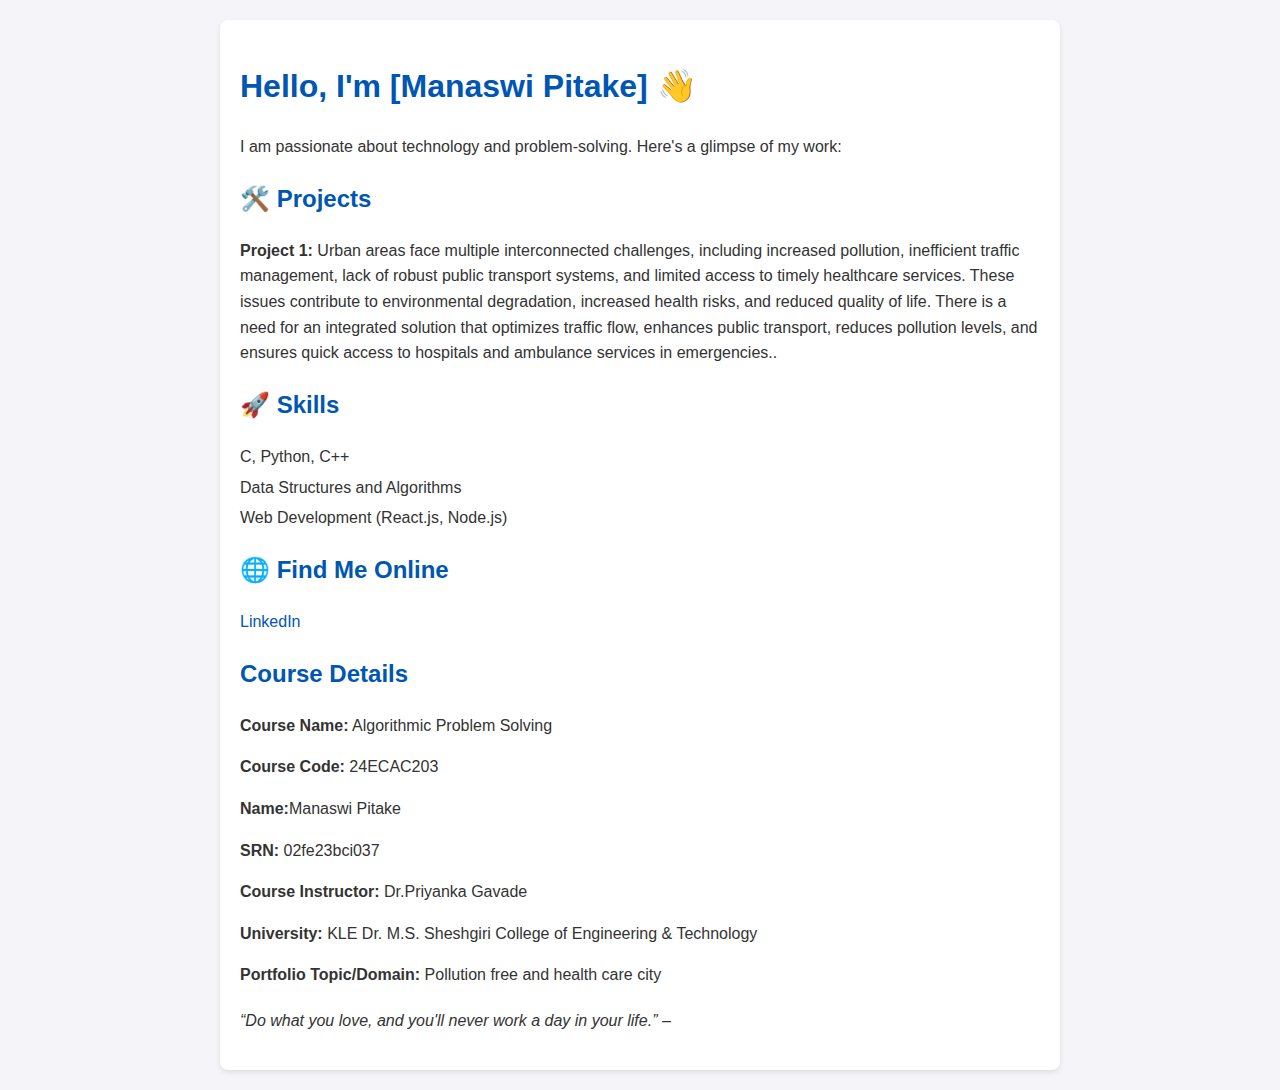
==== index.html @ 73515140 "Create index.html" ====
<!DOCTYPE html>
<html lang="en">
<head>
    <meta charset="UTF-8">
    <meta name="viewport" content="width=device-width, initial-scale=1.0">
    <title>Portfolio</title>
    <style>
        body {
            font-family: Arial, sans-serif;
            line-height: 1.6;
            margin: 0;
            padding: 0;
            background-color: #f4f4f9;
            color: #333;
        }
        .container {
            max-width: 800px;
            margin: 20px auto;
            padding: 20px;
            background: #fff;
            border-radius: 8px;
            box-shadow: 0 2px 5px rgba(0, 0, 0, 0.1);
        }
        h1, h2, h3 {
            color: #0056b3;
        }
        ul {
            list-style-type: none;
            padding: 0;
        }
        ul li {
            margin: 5px 0;
        }
        a {
            color: #0056b3;
            text-decoration: none;
        }
        a:hover {
            text-decoration: underline;
        }
        .quote {
            font-style: italic;
            margin-top: 20px;
        }
    </style>
</head>
<body>
    <div class="container">
        <h1>Hello, I'm <span>[Manaswi Pitake]</span> 👋</h1>
        <p>I am passionate about technology and problem-solving. Here's a glimpse of my work:</p>

        <h2>🛠️ Projects</h2>
        <ul>
            <li><strong>Project 1:</strong> Urban areas face multiple interconnected challenges, including increased pollution, 
inefficient traffic management, lack of robust public transport systems, and limited access to timely healthcare services. 
These issues contribute to environmental degradation, increased health risks, and reduced quality of life. There is a need for an integrated solution that optimizes traffic flow, 
enhances public transport, reduces pollution levels, and ensures quick access to hospitals and ambulance services in emergencies..</li>
           
        </ul>

        <h2>🚀 Skills</h2>
        <ul>
            <li>C, Python, C++</li>
            <li>Data Structures and Algorithms</li>
            <li>Web Development (React.js, Node.js)</li>
        </ul>

        <h2>🌐 Find Me Online</h2>
        <ul>
            <li><a href="https://github.com/Manaswipitake/stopic.github.io/new/main/.github/workflows</a></li>
            <li><a href="https://linkedin.com">LinkedIn</a></li>
        
        </ul>

        <h2>Course Details</h2>
        <p><strong>Course Name:</strong> Algorithmic Problem Solving</p>
        <p><strong>Course Code:</strong> 24ECAC203 </p>
        <p><strong>Name:</strong>Manaswi Pitake</p>
        <p><strong>SRN:</strong> 02fe23bci037</p>
        <p><strong>Course Instructor:</strong> Dr.Priyanka Gavade</p>
        <p><strong>University:</strong> KLE Dr. M.S. Sheshgiri College of Engineering & Technology</p>
        <p><strong>Portfolio Topic/Domain:</strong> Pollution free and health care city</p>

        <p class="quote">“Do what you love, and you'll never work a day in your life.” – </p>
    </div>
</body>
</html>
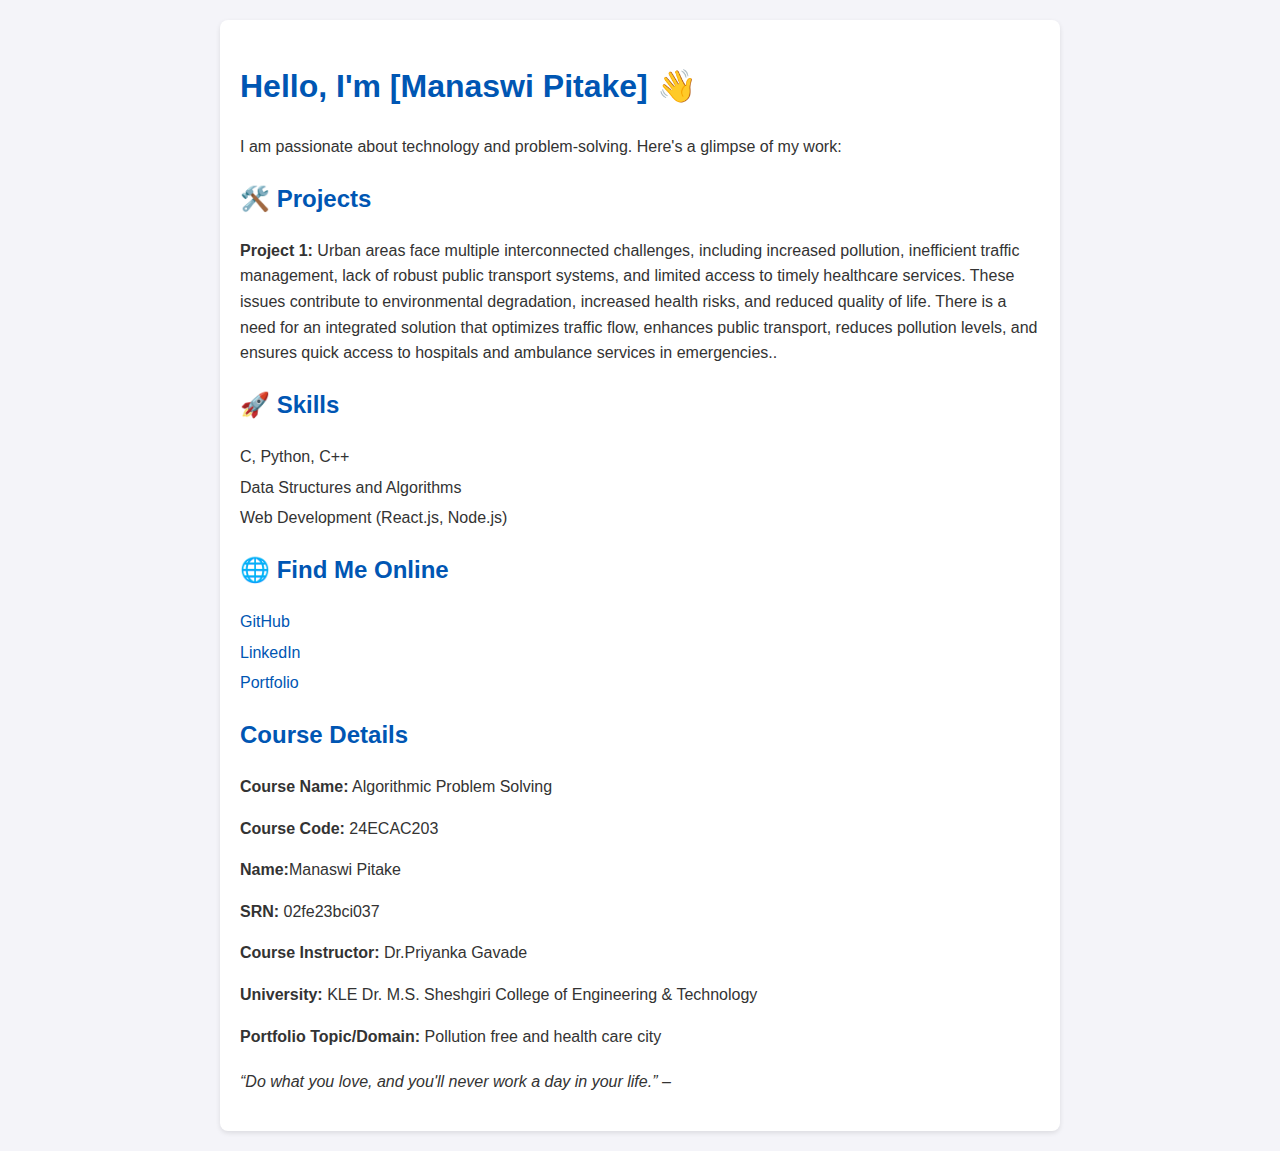
==== commit 415ffe37: "Update index.html" ====
--- a/index.html
+++ b/index.html
@@ -67,8 +67,9 @@
 
         <h2>🌐 Find Me Online</h2>
         <ul>
-            <li><a href="https://github.com/Manaswipitake/stopic.github.io/new/main/.github/workflows</a></li>
-            <li><a href="https://linkedin.com">LinkedIn</a></li>
+            <li><a href="https://github.com/Manaswipitake">GitHub</a></li>
+            <li><a href="https://www.linkedin.com/in/manaswi-pitake-b0654630b/">LinkedIn</a></li>
+            <li><a href="https://portfolio.com">Portfolio</a></li>
         
         </ul>
 
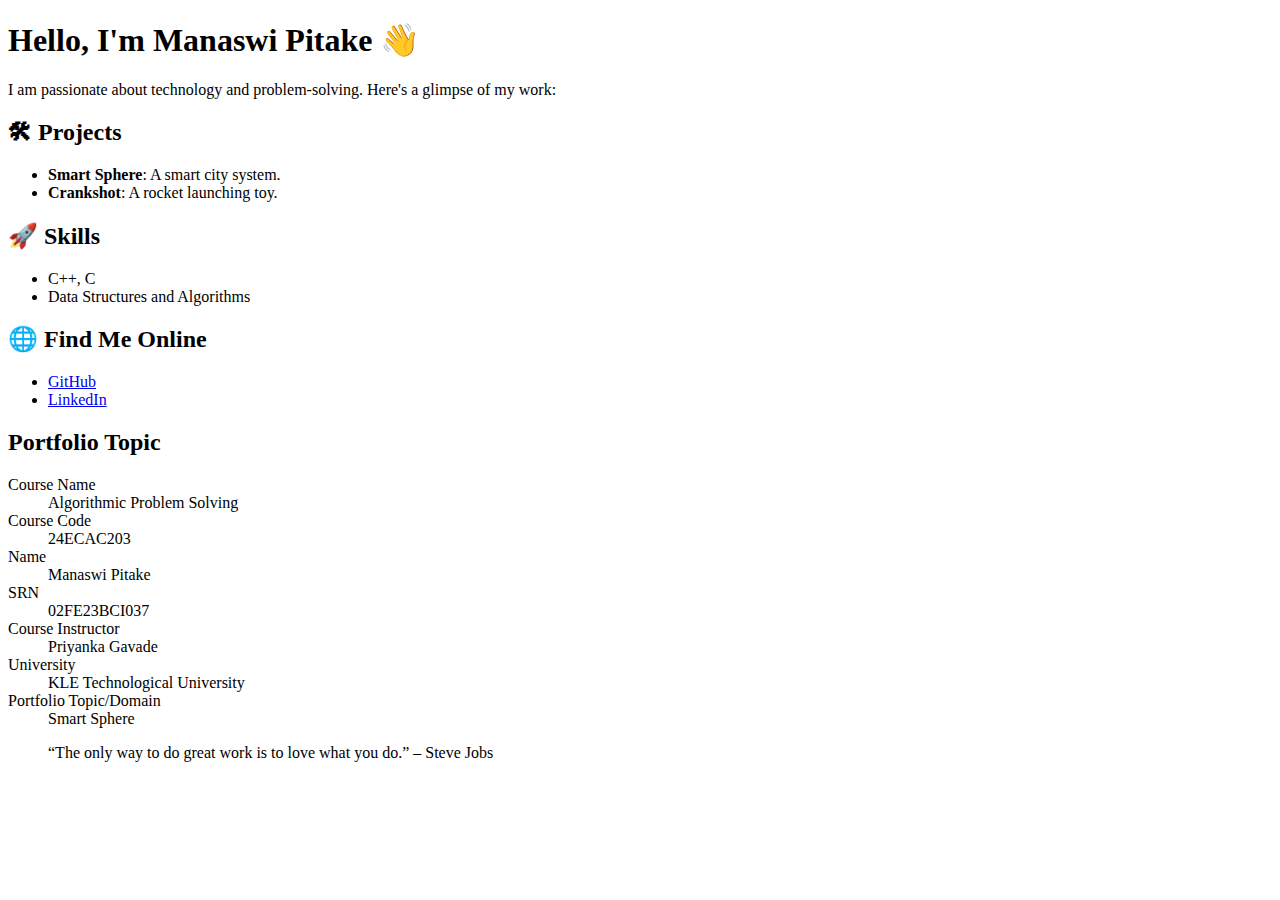
==== commit ef46cec0: "Update index.html" ====
--- a/index.html
+++ b/index.html
@@ -1,88 +1,63 @@
 <!DOCTYPE html>
-<html lang="en">
-<head>
+<html lang="en"><head>
     <meta charset="UTF-8">
     <meta name="viewport" content="width=device-width, initial-scale=1.0">
     <title>Portfolio</title>
-    <style>
-        body {
-            font-family: Arial, sans-serif;
-            line-height: 1.6;
-            margin: 0;
-            padding: 0;
-            background-color: #f4f4f9;
-            color: #333;
-        }
-        .container {
-            max-width: 800px;
-            margin: 20px auto;
-            padding: 20px;
-            background: #fff;
-            border-radius: 8px;
-            box-shadow: 0 2px 5px rgba(0, 0, 0, 0.1);
-        }
-        h1, h2, h3 {
-            color: #0056b3;
-        }
-        ul {
-            list-style-type: none;
-            padding: 0;
-        }
-        ul li {
-            margin: 5px 0;
-        }
-        a {
-            color: #0056b3;
-            text-decoration: none;
-        }
-        a:hover {
-            text-decoration: underline;
-        }
-        .quote {
-            font-style: italic;
-            margin-top: 20px;
-        }
-    </style>
+    <link rel="stylesheet" href="style.css">
+    <link href="https://fonts.googleapis.com/css2?family=Poppins:wght@300;400;600&amp;display=swap" rel="stylesheet">
 </head>
 <body>
-    <div class="container">
-        <h1>Hello, I'm <span>[Manaswi Pitake]</span> 👋</h1>
+    <header>
+        <h1>Hello, I'm Manaswi Pitake 👋</h1>
         <p>I am passionate about technology and problem-solving. Here's a glimpse of my work:</p>
+    </header>
 
-        <h2>🛠️ Projects</h2>
+    <section>
+        <h2>🛠 Projects</h2>
         <ul>
-            <li><strong>Project 1:</strong> Urban areas face multiple interconnected challenges, including increased pollution, 
-inefficient traffic management, lack of robust public transport systems, and limited access to timely healthcare services. 
-These issues contribute to environmental degradation, increased health risks, and reduced quality of life. There is a need for an integrated solution that optimizes traffic flow, 
-enhances public transport, reduces pollution levels, and ensures quick access to hospitals and ambulance services in emergencies..</li>
-           
+            <li><strong>Smart Sphere</strong>: A smart city system.</li>
+            <li><strong>Crankshot</strong>: A rocket launching toy.</li>
         </ul>
 
         <h2>🚀 Skills</h2>
         <ul>
-            <li>C, Python, C++</li>
+            <li>C++, C</li>
             <li>Data Structures and Algorithms</li>
-            <li>Web Development (React.js, Node.js)</li>
+            
         </ul>
 
         <h2>🌐 Find Me Online</h2>
         <ul>
-            <li><a href="https://github.com/Manaswipitake">GitHub</a></li>
-            <li><a href="https://www.linkedin.com/in/manaswi-pitake-b0654630b/">LinkedIn</a></li>
-            <li><a href="https://portfolio.com">Portfolio</a></li>
-        
+            <li><a href="https://github.com/Manaswipitake" target="_blank">GitHub</a></li>
+            <li><a href="https://www.linkedin.com/in/manaswi-pitake-b0654630b/" target="_blank">LinkedIn</a></li>
         </ul>
 
-        <h2>Course Details</h2>
-        <p><strong>Course Name:</strong> Algorithmic Problem Solving</p>
-        <p><strong>Course Code:</strong> 24ECAC203 </p>
-        <p><strong>Name:</strong>Manaswi Pitake</p>
-        <p><strong>SRN:</strong> 02fe23bci037</p>
-        <p><strong>Course Instructor:</strong> Dr.Priyanka Gavade</p>
-        <p><strong>University:</strong> KLE Dr. M.S. Sheshgiri College of Engineering & Technology</p>
-        <p><strong>Portfolio Topic/Domain:</strong> Pollution free and health care city</p>
+        <h2>Portfolio Topic</h2>
+        <dl>
+            <dt>Course Name</dt>
+            <dd>Algorithmic Problem Solving</dd>
 
-        <p class="quote">“Do what you love, and you'll never work a day in your life.” – </p>
-    </div>
-</body>
-</html>
+            <dt>Course Code</dt>
+            <dd>24ECAC203</dd>
+
+            <dt>Name</dt>
+            <dd>Manaswi Pitake</dd>
+
+            <dt>SRN</dt>
+            <dd>02FE23BCI037</dd>
+
+            <dt>Course Instructor</dt>
+            <dd>Priyanka Gavade</dd>
+
+            <dt>University</dt>
+            <dd>KLE Technological University</dd>
+
+            <dt>Portfolio Topic/Domain</dt>
+            <dd>Smart Sphere</dd>
+        </dl>
+
+        <blockquote>“The only way to do great work is to love what you do.” – Steve Jobs</blockquote>
+    </section>
+
+
+</body></html>
